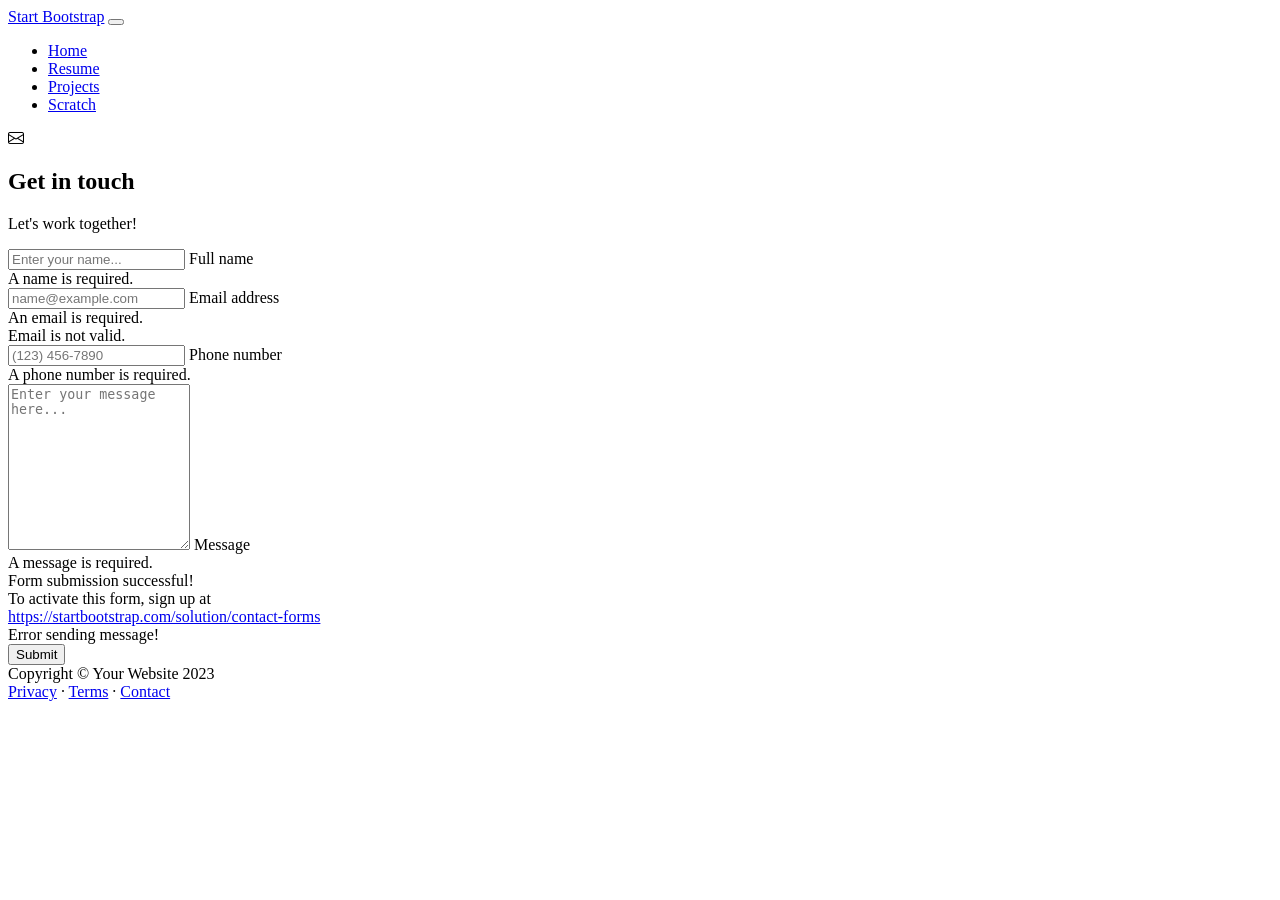
==== contact.html @ ce5e99a7 "Add files via upload" ====
<!DOCTYPE html>
<html lang="en">
    <head>
        <meta charset="utf-8" />
        <meta name="viewport" content="width=device-width, initial-scale=1, shrink-to-fit=no" />
        <meta name="description" content />
        <meta name="author" content />
        <title>Modern Business - Start Bootstrap Template</title>
        <!-- Favicon-->
        <link rel="icon" type="image/x-icon" href="assets/favicon.ico" />
        <!-- Custom Google font-->
        <link rel="preconnect" href="https://fonts.googleapis.com" />
        <link rel="preconnect" href="https://fonts.gstatic.com" crossorigin />
        <link href="https://fonts.googleapis.com/css2?family=Plus+Jakarta+Sans:wght@100;200;300;400;500;600;700;800;900&amp;display=swap" rel="stylesheet" />
        <!-- Bootstrap icons-->
        <link href="https://cdn.jsdelivr.net/npm/bootstrap-icons@1.8.1/font/bootstrap-icons.css" rel="stylesheet" />
        <!-- Core theme CSS (includes Bootstrap)-->
        <link href="css/styles.css" rel="stylesheet" />
    </head>
    <body class="d-flex flex-column">
        <main class="flex-shrink-0">
            <!-- Navigation-->
            <nav class="navbar navbar-expand-lg navbar-light bg-white py-3">
                <div class="container px-5">
                    <a class="navbar-brand" href="index.html"><span class="fw-bolder text-primary">Start Bootstrap</span></a>
                    <button class="navbar-toggler" type="button" data-bs-toggle="collapse" data-bs-target="#navbarSupportedContent" aria-controls="navbarSupportedContent" aria-expanded="false" aria-label="Toggle navigation"><span class="navbar-toggler-icon"></span></button>
                    <div class="collapse navbar-collapse" id="navbarSupportedContent">
                        <ul class="navbar-nav ms-auto mb-2 mb-lg-0 small fw-bolder">
                            <li class="nav-item"><a class="nav-link" href="index.html">Home</a></li>
                            <li class="nav-item"><a class="nav-link" href="resume.html">Resume</a></li>
                            <li class="nav-item"><a class="nav-link" href="projects.html">Projects</a></li>
                            <li class="nav-item"><a class="nav-link" href="scratch.html">Scratch</a></li>
                        </ul>
                    </div>
                </div>
            </nav>
            <!-- Page content-->
            <section class="py-5">
                <div class="container px-5">
                    <!-- Contact form-->
                    <div class="bg-light rounded-4 py-5 px-4 px-md-5">
                        <div class="text-center mb-5">
                            <div class="feature bg-primary bg-gradient-primary-to-secondary text-white rounded-3 mb-3"><i class="bi bi-envelope"></i></div>
                            <h1 class="fw-bolder">Get in touch</h1>
                            <p class="lead fw-normal text-muted mb-0">Let's work together!</p>
                        </div>
                        <div class="row gx-5 justify-content-center">
                            <div class="col-lg-8 col-xl-6">
                                <!-- * * * * * * * * * * * * * * *-->
                                <!-- * * SB Forms Contact Form * *-->
                                <!-- * * * * * * * * * * * * * * *-->
                                <!-- This form is pre-integrated with SB Forms.-->
                                <!-- To make this form functional, sign up at-->
                                <!-- https://startbootstrap.com/solution/contact-forms-->
                                <!-- to get an API token!-->
                                <form id="contactForm" data-sb-form-api-token="API_TOKEN">
                                    <!-- Name input-->
                                    <div class="form-floating mb-3">
                                        <input class="form-control" id="name" type="text" placeholder="Enter your name..." data-sb-validations="required" />
                                        <label for="name">Full name</label>
                                        <div class="invalid-feedback" data-sb-feedback="name:required">A name is required.</div>
                                    </div>
                                    <!-- Email address input-->
                                    <div class="form-floating mb-3">
                                        <input class="form-control" id="email" type="email" placeholder="name@example.com" data-sb-validations="required,email" />
                                        <label for="email">Email address</label>
                                        <div class="invalid-feedback" data-sb-feedback="email:required">An email is required.</div>
                                        <div class="invalid-feedback" data-sb-feedback="email:email">Email is not valid.</div>
                                    </div>
                                    <!-- Phone number input-->
                                    <div class="form-floating mb-3">
                                        <input class="form-control" id="phone" type="tel" placeholder="(123) 456-7890" data-sb-validations="required" />
                                        <label for="phone">Phone number</label>
                                        <div class="invalid-feedback" data-sb-feedback="phone:required">A phone number is required.</div>
                                    </div>
                                    <!-- Message input-->
                                    <div class="form-floating mb-3">
                                        <textarea class="form-control" id="message" type="text" placeholder="Enter your message here..." style="height: 10rem" data-sb-validations="required"></textarea>
                                        <label for="message">Message</label>
                                        <div class="invalid-feedback" data-sb-feedback="message:required">A message is required.</div>
                                    </div>
                                    <!-- Submit success message-->
                                    <!---->
                                    <!-- This is what your users will see when the form-->
                                    <!-- has successfully submitted-->
                                    <div class="d-none" id="submitSuccessMessage">
                                        <div class="text-center mb-3">
                                            <div class="fw-bolder">Form submission successful!</div>
                                            To activate this form, sign up at
                                            <br />
                                            <a href="https://startbootstrap.com/solution/contact-forms">https://startbootstrap.com/solution/contact-forms</a>
                                        </div>
                                    </div>
                                    <!-- Submit error message-->
                                    <!---->
                                    <!-- This is what your users will see when there is-->
                                    <!-- an error submitting the form-->
                                    <div class="d-none" id="submitErrorMessage"><div class="text-center text-danger mb-3">Error sending message!</div></div>
                                    <!-- Submit Button-->
                                    <div class="d-grid"><button class="btn btn-primary btn-lg disabled" id="submitButton" type="submit">Submit</button></div>
                                </form>
                            </div>
                        </div>
                    </div>
                </div>
            </section>
        </main>
        <!-- Footer-->
        <footer class="bg-white py-4 mt-auto">
            <div class="container px-5">
                <div class="row align-items-center justify-content-between flex-column flex-sm-row">
                    <div class="col-auto"><div class="small m-0">Copyright &copy; Your Website 2023</div></div>
                    <div class="col-auto">
                        <a class="small" href="#!">Privacy</a>
                        <span class="mx-1">&middot;</span>
                        <a class="small" href="#!">Terms</a>
                        <span class="mx-1">&middot;</span>
                        <a class="small" href="#!">Contact</a>
                    </div>
                </div>
            </div>
        </footer>
        <!-- Bootstrap core JS-->
        <script src="https://cdn.jsdelivr.net/npm/bootstrap@5.2.3/dist/js/bootstrap.bundle.min.js"></script>
        <!-- Core theme JS-->
        <script src="js/scripts.js"></script>
        <!-- * * * * * * * * * * * * * * * * * * * * * * * * * * * * * * * * * * * * * * * *-->
        <!-- * *                               SB Forms JS                               * *-->
        <!-- * * Activate your form at https://startbootstrap.com/solution/contact-forms * *-->
        <!-- * * * * * * * * * * * * * * * * * * * * * * * * * * * * * * * * * * * * * * * *-->
        <script src="https://cdn.startbootstrap.com/sb-forms-latest.js"></script>
    </body>
</html>
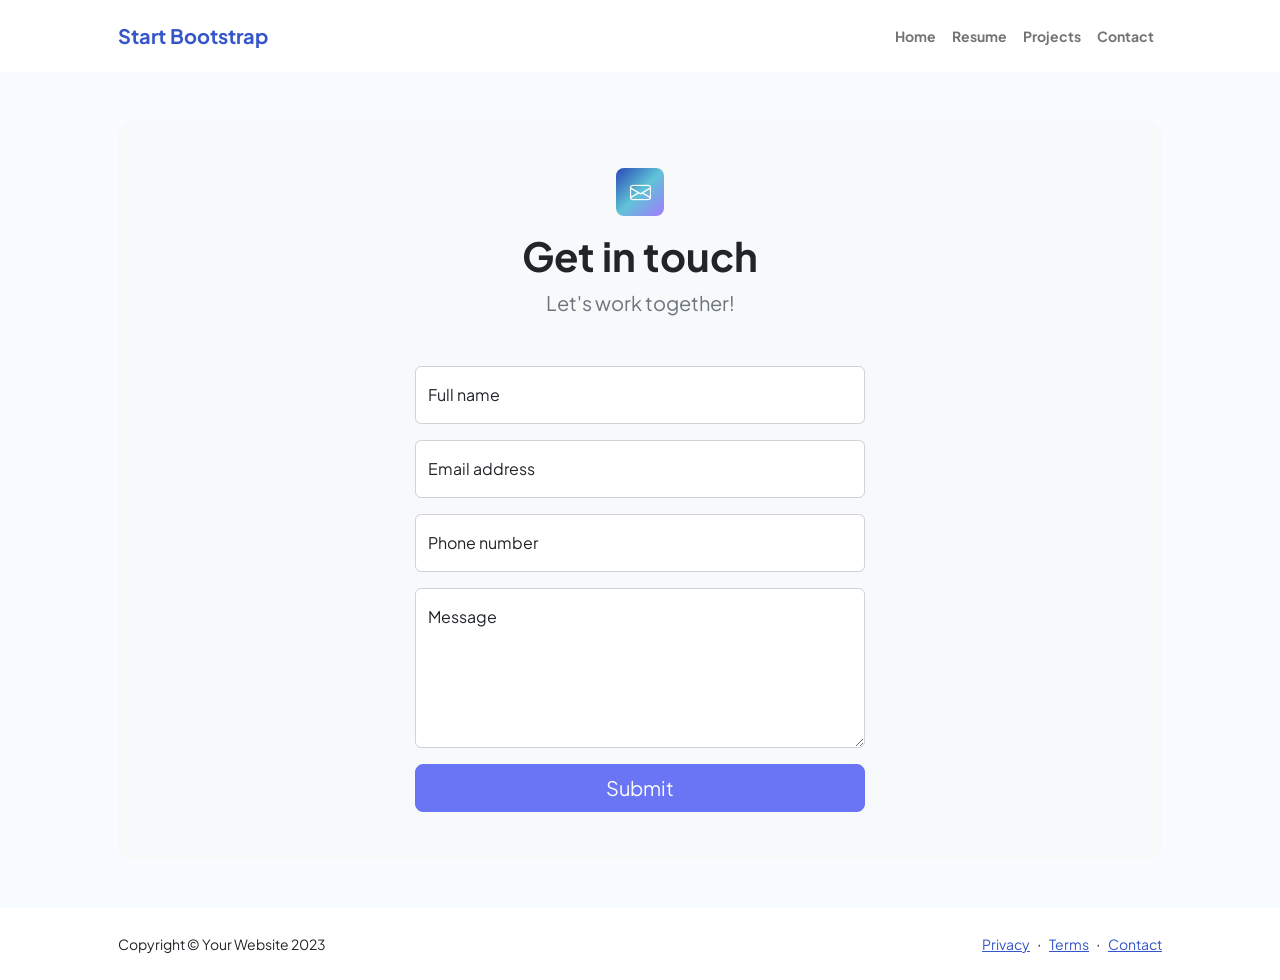
==== commit b56d4b01: "Add files via upload" ====
--- a/contact.html
+++ b/contact.html
@@ -29,7 +29,7 @@
                             <li class="nav-item"><a class="nav-link" href="index.html">Home</a></li>
                             <li class="nav-item"><a class="nav-link" href="resume.html">Resume</a></li>
                             <li class="nav-item"><a class="nav-link" href="projects.html">Projects</a></li>
-                            <li class="nav-item"><a class="nav-link" href="scratch.html">Scratch</a></li>
+                            <li class="nav-item"><a class="nav-link" href="contact.html">Contact</a></li>
                         </ul>
                     </div>
                 </div>
@@ -131,4 +131,3 @@
         <script src="https://cdn.startbootstrap.com/sb-forms-latest.js"></script>
     </body>
 </html>
-
